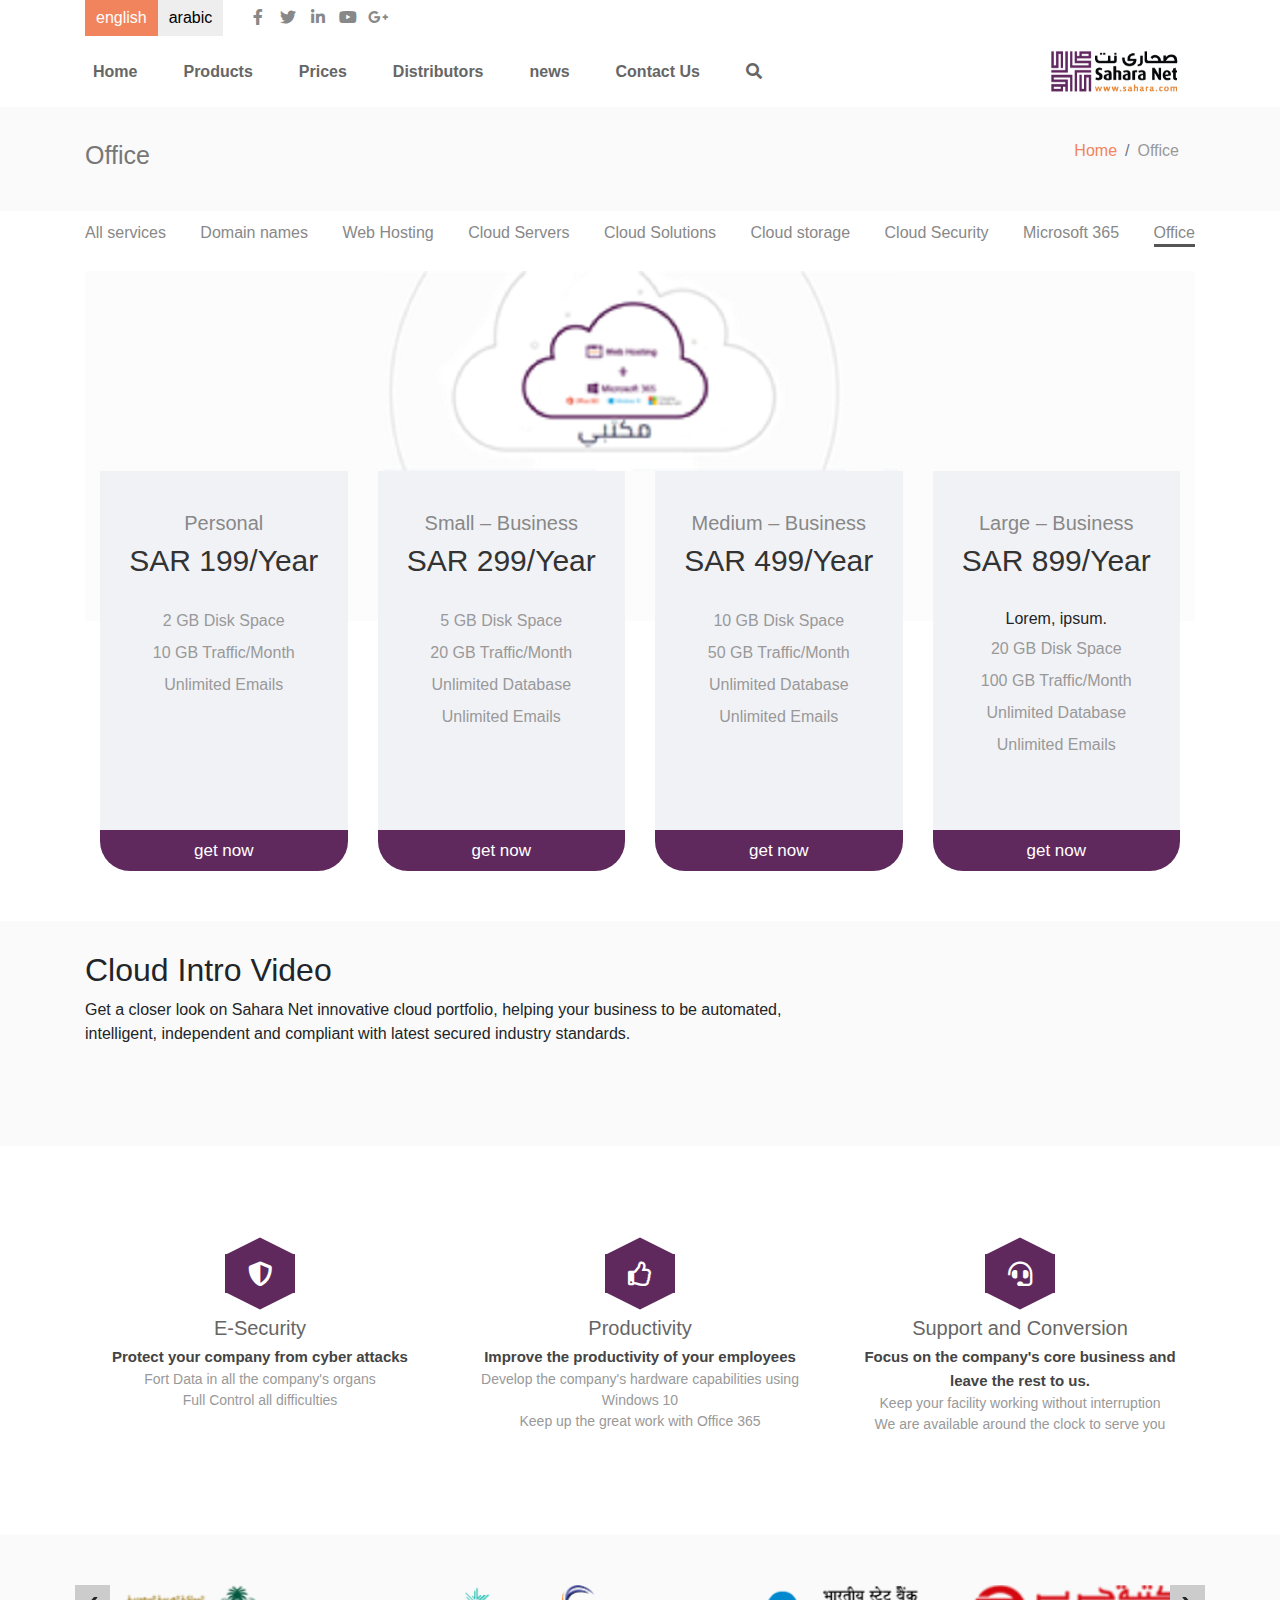
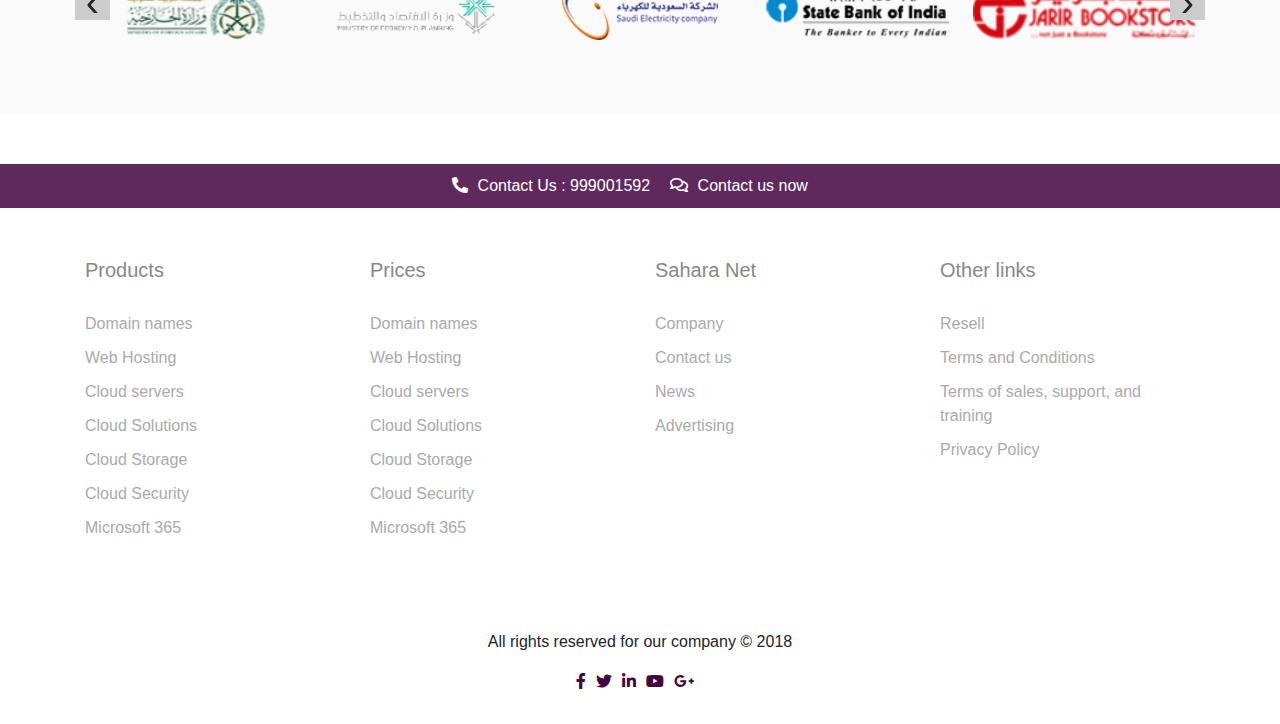
==== index.html @ 906f2d81 "f" ====
<!DOCTYPE html>
<html lang="en">

<head>
    <meta charset="UTF-8">
    <meta name="viewport" content="width=device-width, initial-scale=1.0">
    <meta http-equiv="X-UA-Compatible" content="ie=edge">
    <title>Document</title>
    <link rel="stylesheet" href="css/bootstrap.min.css">
    <link rel="stylesheet" href="https://use.fontawesome.com/releases/v5.3.1/css/all.css">
    <link rel="stylesheet" href="css/owl.carousel.min.css">
    <link rel="stylesheet" href="css/owl.theme.default.min.css">
    <link rel="stylesheet" href="css/main.css">

</head>

<body>
    <!-- Start Header Top    -->
    <div class="headerTop">
        <div class="container">
            <div class="headerTop-inner">
                <div class="language-buttons">
                    <a href="index.html" class="btn active">english</a>

                    <a class="btn" href="index-rtl.html">arabic</a>

                </div>
                <div class="social-media">
                    <a href=""><i class="fab fa-facebook-f"></i></a>
                    <a href=""><i class="fab fa-twitter"></i></a>
                    <a href=""><i class="fab fa-linkedin-in"></i></a>
                    <a href=""><i class="fab fa-youtube"></i></a>
                    <a href=""><i class="fab fa-google-plus-g"></i></a>
                </div>
            </div>
        </div>
    </div>

    <!-- End Header Top    -->
    <!-- Start navBar -->
    <nav class="navbar navbar-expand-lg">
        <div class="container">


            <div class="collapse navbar-collapse order-2 order-lg-1" id="navbarSupportedContent">
                <ul class="navbar-nav mr-auto ">

                    <li class="nav-item">
                        <a class="nav-link" href="#">Home</a>
                    </li>
                    <li class="nav-item">
                        <a class="nav-link" href="#">Products</a>
                    </li>
                    <li class="nav-item">
                        <a class="nav-link" href="#">Prices</a>
                    </li>
                    <li class="nav-item">
                        <a class="nav-link" href="#">Distributors</a>
                    </li>
                    <li class="nav-item">
                        <a class="nav-link" href="#">news</a>
                    </li>
                    <li class="nav-item">
                        <a class="nav-link" href="#">Contact Us</a>
                    </li>
                    <li class="nav-item searchbox">
                        <a class="nav-link" href="#" id="search"><i class="fas fa-search"></i></a>
                        <form action="">
                            <div class="div-search">

                                <input type="text" class="form-control">
                                <button type="submit" class="btn"><i class="fas fa-search"></i></button>
                            </div>
                            <a class="close">x</a>
                        </form>
                    </li>


                </ul>

            </div>
            <a class="navbar-brand order-1 order-lg-2" href="#"><img src="images/new-logo.png" alt=""></a>
            <button class="navbar-toggler" type="button" data-toggle="collapse" data-target="#navbarSupportedContent"
                aria-controls="navbarSupportedContent" aria-expanded="false" aria-label="Toggle navigation">
                <span class="fa fa-bars"></span>
            </button>
        </div>
    </nav>
    <!-- End navBar -->
    <!-- start page details -->
    <div class="page-details">
        <div class="container">
            <div class="page-details-inner">
                <div class="page-title">
                    <h1 class="">Office</h1>

                </div>
                <nav aria-label="breadcrumb">
                    <ol class="breadcrumb">
                        <li class="breadcrumb-item"><a href="#">Home</a></li>
                        <li class="breadcrumb-item active" aria-current="page">Office</li>
                    </ol>
                </nav>
            </div>

        </div>

    </div>
    <!-- End page details -->
    <!-- start page links -->
    <div class="page-links">
        <div class="container">
            <ul>
                    <li><a href="">All services</a></li>
                    <li><a href="">Domain names</a></li>
                    <li><a href="">Web Hosting</a></li>
                    <li><a href="">Cloud Servers</a></li>
                    <li><a href="">Cloud Solutions</a></li>
                    <li><a href="">Cloud storage</a></li>
                    <li><a href="">Cloud Security</a></li>
                    <li><a href="">Microsoft 365</a></li>
                    <li><a href="" class='active'>Office</a></li>
            </ul>
        </div>
    </div>
    <!-- End page links -->
    <!-- Start page prices -->

    <div class="prices">
        <div class="container">
            <div class="price-imge">

            </div>
            <div class="prices-tables">
                <div class="container">
                    <div class="row">
                        <div class="col-lg-3 col-md-6">
                            <div class="prices-table">
                                <h5 class="price-type">Personal</h5>
                                <h2 class="price-total">
                                    SAR 199/Year
                                </h2>

                                <ul>
                                    <li>2 GB Disk Space</li>
                                    <li>10 GB Traffic/Month </li>
                                    <li>Unlimited Emails</li>

                                </ul>
                                <button class="apply">
                                    get now
                                </button>
                            </div>
                        </div>
                        <div class="col-lg-3 col-md-6">
                            <div class="prices-table">

                                <h5 class="price-type">Small – Business</h5>
                                <h2 class="price-total">
                                    SAR 299/Year
                                </h2>

                                <ul>
                                    <li>5 GB Disk Space</li>
                                    <li>20 GB Traffic/Month </li>
                                    <li>Unlimited Database</li>
                                    <li>Unlimited Emails</li>

                                </ul>
                                <button class="apply">
                                    get now
                                </button>
                            </div>
                        </div>
                        <div class="col-lg-3 col-md-6">
                            <div class="prices-table">








                                <h5 class="price-type"> Medium – Business</h5>
                                <h2 class="price-total">
                                    SAR 499/Year
                                </h2>

                                <ul>
                                    <li>10 GB Disk Space</li>
                                    <li>50 GB Traffic/Month</li>
                                    <li>Unlimited Database</li>
                                    <li>Unlimited Emails</li>

                                </ul>
                                <button class="apply">
                                    get now
                                </button>
                            </div>
                        </div>
                        <div class="col-lg-3 col-md-6">
                            <div class="prices-table">


                                <h5 class="price-type">Large – Business</h5>
                                <h2 class="price-total">
                                    SAR 899/Year
                                </h2>
                                <h6>
                                    Lorem, ipsum.
                                </h6>
                                <ul>
                                    <li>20 GB Disk Space</li>
                                    <li>100 GB Traffic/Month </li>
                                    <li>Unlimited Database</li>
                                    <li>Unlimited Emails</li>

                                </ul>
                                <button class="apply">
                                    get now
                                </button>
                            </div>
                        </div>
                    </div>
                </div>
            </div>
        </div>

    </div>
    <!-- End page prices -->
    <!-- Start Page video -->
    <div class="page-video">
        <div class="container">
            <div class="page-video-inner">
                <div class="row">

                    <div class="col-md-8">
                        <div class="page-video-text">
                                
                               
                            <h2>Cloud Intro Video</h2>
                            <p> Get a closer look on Sahara Net innovative cloud portfolio, helping your business to be automated, intelligent, independent and compliant with latest secured industry standards.</p>
                        </div>
                    </div>
                    <div class="col-md-4">
                        <div class="page-video-video">
                            <iframe width="280" height="157.5" src="https://www.youtube.com/embed/_Nlu3x1UWzs"
                                frameborder="0" allow="autoplay; encrypted-media" allowfullscreen></iframe>
                        </div>
                    </div>
                </div>


            </div>
        </div>

    </div>
    <!-- End Page video -->
    <!-- Start page services -->
    <div class="page-services">
        <div class="container">
            <div class="row">
                <div class="col-lg-4">
                    <div class="page-service">
                        <div class="icon">
                            <i class="fas fa-shield-alt"></i>
                        </div>
                        <h3 class="service-title">E-Security</h3>
                        <strong>Protect your company from cyber attacks</strong>
                        <p class="service-desc">Fort Data in all the company's organs<br>Full Control all difficulties</p>

                    </div>
                </div>
                <div class="col-lg-4">
                    <div class="page-service">
                        <div class="icon">
                            <i class="far fa-thumbs-up"></i>
                        </div>
                        <h3 class="service-title">Productivity</h3>
                        <strong>Improve the productivity of your employees</strong>
                        <p class="service-desc">Develop the company's hardware capabilities using Windows 10 <br> Keep
                            up the great work with Office 365</p>

                    </div>
                </div>
                <div class="col-lg-4">
                    <div class="page-service">
                        <div class="icon">
                            <i class="fas fa-headset"></i>

                        </div>
                        <h3 class="service-title">Support and Conversion</h3>
                        <strong>Focus on the company's core business and leave the rest to us.</strong>
                        <p class="service-desc">Keep your facility working without interruption <br> We are available
                            around the clock to serve you</p>

                    </div>
                </div>
            </div>
        </div>
    </div>
    <!-- End page services -->
    <!-- Start page clients -->
    <div class="page-clients">
        <div class="container">
            <div class="owl-carousel">
                <div> <img src="images/client1.png" alt=""> </div>
                <div> <img src="images/client2.png" alt=""> </div>
                <div> <img src="images/client3.png" alt=""> </div>
                <div> <img src="images/client4.png" alt=""> </div>
                <div> <img src="images/client5.png" alt=""> </div>
                <div> <img src="images/client6.png" alt=""> </div>
                <div> <img src="images/client7.png" alt=""> </div>
                <div> <img src="images/client8.png" alt=""> </div>
                <div> <img src="images/client9.png" alt=""> </div>
                <div> <img src="images/client10.png" alt=""> </div>



            </div>
        </div>

    </div>
    <!-- End page clients -->

    <!-- Start page contact details -->
    <div class="contact-details">
        <div class="container">
            <div class="contact-details-inner">
                <div class="contact-detail">
                    <i class="fas fa-phone fa-rotate-90"></i>
                    <span>Contact Us : 999001592</span>
                </div>
                <div class="contact-detail">
                    <i class="far fa-comments"></i>
                    <span>Contact us now</span>
                </div>
            </div>
        </div>
    </div>
    <!-- End page contact details  -->
    <!-- Start page footer  -->
    <div class="footer">
        <div class="container">
            <div class="row">
                <div class="col-lg-3">
                    <h3> Products </h3>
                    <ul>
                        <li> <a href=""> Domain names </a> </li>
                        <li> <a href=""> Web Hosting </a> </li>
                        <li> <a href=""> Cloud servers </a> </li>
                        <li> <a href=""> Cloud Solutions </a> </li>
                        <li> <a href=""> Cloud Storage </a> </li>
                        <li> <a href=""> Cloud Security </a> </li>
                        <li> <a href=""> Microsoft 365 </a> </li>
                    </ul>
                </div>
                <div class="col-lg-3">
                    <h3> Prices </h3>
                    <ul>
                        <li> <a href=""> Domain names </a> </li>
                        <li> <a href=""> Web Hosting </a> </li>
                        <li> <a href=""> Cloud servers </a> </li>
                        <li> <a href=""> Cloud Solutions </a> </li>
                        <li> <a href=""> Cloud Storage </a> </li>
                        <li> <a href=""> Cloud Security </a> </li>
                        <li> <a href=""> Microsoft 365 </a> </li>

                    </ul>
                </div>
                <div class="col-lg-3">
                    <h3> Sahara Net </h3>
                    <ul>
                        <li> <a href=""> Company </a> </li>
                        <li> <a href=""> Contact us </a> </li>
                        <li> <a href=""> News </a> </li>
                        <li> <a href=""> Advertising </a> </li>
                    </ul>
                </div>
                <div class="col-lg-3">
                    <h3> Other links </h3>
                    <ul>
                        <li> <a href=""> Resell </a> </li>
                        <li> <a href=""> Terms and Conditions </a> </li>
                        <li> <a href=""> Terms of sales, support, and training </a> </li>
                        <li> <a href=""> Privacy Policy </a> </li>
                    </ul>
                </div>
                 
            </div>
            <div class="footer-bootom">
                <p>All rights reserved for our company © 2018</p>
                <div class="social-media">
                    <a href=""><i class="fab fa-facebook-f"></i></a>
                    <a href=""><i class="fab fa-twitter"></i></a>
                    <a href=""><i class="fab fa-linkedin-in"></i></a>
                    <a href=""><i class="fab fa-youtube"></i></a>
                    <a href=""><i class="fab fa-google-plus-g"></i></a>
                </div>
            </div>
        </div>
    </div>
    <!-- End page footer  -->





    <script src="js/jquery-1.12.4.min.js"></script>
    <script src="js/popper.min.js"></script>
    <script src="js/bootstrap.min.js"></script>
    <script src="js/owl.carousel.js"></script>
    <script src="js/main.js"></script>
    <script>
        $(document).ready(function () {
            $(".owl-carousel").owlCarousel({
                items: 5,
                nav: true,
                loop: true,
                responsive: {
                    0: {
                        items: 1,
                        nav: true
                    },
                    400: {
                        items: 2,
                        nav: true
                    },
                    600: {
                        items: 3,
                        nav: false
                    },
                    1000: {
                        items: 5,
                        nav: true,
                        loop: false
                    }
                }
            });
        });</script>
</body>

</html>
---- css/main.css ----
*{
    margin: 0;
    padding: 0
}
:root{
    --main-color:#f1845d
}
/* Start Header Top styles */
.headerTop{

}
.headerTop-inner{
    display: flex;
}
.headerTop-inner .language-buttons{
    display: flex;
    margin-right: 20px;
}
.headerTop-inner .language-buttons a{
    background: #eee;
    padding: 5px 10px;
    display: block;
    color: #000;
    border-radius: 0
}
.headerTop-inner .language-buttons a:hover{
    
}
.headerTop-inner .language-buttons a.active{
    background: var(--main-color);
    color: #fff
}
.headerTop-inner .social-media{
    display: flex;
    justify-content: center;
    align-items: center;
}
.headerTop-inner .social-media a{
    color: #888;
    width: 30px;
    text-align: center;
    transition: all 0.5s;
    display: block;
    position: relative;
}
.headerTop-inner .social-media a:after{
    content: '';
    position: absolute;
    width: 100%;
    height: 2px;
    bottom: 0;
    left: 0;
    background: var(--main-color);
    transform: scale(0);
    transition: all 0.5s;

}
.headerTop-inner .social-media a:hover:after{
    transform: scale(1)

}
.headerTop-inner .social-media a:hover{

}

/* End Header Top styles */

/* Start navbar  styles */
.navbar{

}
.navbar .navbar-brand img{
    max-width: 130px;
}
.navbar-nav .nav-link{
    color:#666;
    font-weight: 600;
    margin-right: 30px;
}
.navbar-nav .nav-link:hover{
    color: var(--main-color)
}
.navbar .searchbox{
    position: relative;
}
.navbar .searchbox form{
    display: none;
    position: absolute;
}
.navbar .searchbox .div-search{
width: 300px;
display: flex;
background:#ddd;
padding: 5px
}
.navbar .searchbox .div-search button{
    color:#fff;
    background: var(--main-color)
}
.navbar .searchbox .close{
    position: absolute;
    top: -5px;
    right: -5px;
    font-size: 18px;
    color: red;
    background: #000;
    width: 15px;
    display: block;
    height: 15px;
    text-align: center;
    line-height: 10px;
    border-radius: 5px;
    
}
.navbar .searchbox .close:hover{
    color: red;
    background: #000;
}
/* end navbar  styles */
/* Start page-details styles */
.page-details{
    background: #f1f1f152;
}
.page-details-inner{
    display: flex;
    justify-content: space-between;
    align-items: center;
    padding: 20px 0;
}
.page-details-inner .page-title{

}
.page-details-inner .page-title h1{
    color: #777;
    font-size: 25px;
}
.page-details-inner .breadcrumb{
    background: transparent;
}
.page-details-inner .breadcrumb li{
    color: #999
}
.page-details-inner .breadcrumb li a{
    color: var(--main-color)
}
/* end page-details styles */
/* Start page-links styles */
.page-links ul{
    display: flex;
    list-style: none;
    justify-content: space-between;
    flex-wrap: wrap;
    padding: 10px 0
}
.page-links ul a{
    color: #888;
    transition: all 0.4s
}
.page-links ul a.active
{
    border-bottom: 3px solid #555;
    padding-bottom: 3px;
}
/* end page-links styles */
/* Start prices styles */
.prices{

}
.prices .price-imge{
    background: url(../images/price.png) #fcfcfc;
    height: 200px;
    background-repeat: no-repeat;
    background-position: center;
    position: relative;
}
.prices .price-imge:after{
    height: 150px;
    content: '';
    position: absolute;
    width: 100%;
    background: #fcfcfc;
    bottom: -75%;
    left: 0;
}
.prices .prices-tables{

}
.prices .prices-table{
background: #f1f2f6;
padding: 40px 0px 0;
text-align: center;
border-radius: 0 0 30px 30px;
overflow: hidden;
margin-bottom: 50px;
height: 400px;
position: relative;
}
.prices .prices-table .price-type{
    font-size: 20px;
    color: #888;
}
.prices .prices-table .price-total{
    font-size: 30px;
    color: #333;
    margin-bottom: 30px;
}

.prices .prices-table ul{
list-style: none;
color: #999;
}
.prices .prices-table ul li{
margin: 8px 0;
}
.prices .prices-table button{
    display: block;
    width: 100%;
    background: #60295e;
    border: none;
    padding: 8px 0;
    color: #fff;
    font-size: 17px;
    cursor: pointer;
    transition: all 0.5s;
    position: absolute;
    bottom: 0;
    left: 0;
}
.prices .prices-table button:hover{
    background: #420640;

}
/* End prices styles */
/* Start page-video styles */
.page-video{
 background: #f1f1f152;

}
.page-video-inner{
    padding: 30px 0
}
/* end page-video styles */
/* Start page-services styles */
.page-services{
    margin: 100px 0 50px;
}
.page-service{
text-align: center;
margin-bottom: 50px;
}
.page-service .icon{

}
.page-service .icon {
	width: 100px;
	height: 55px;
	background: #60295e;
    position: relative;
    margin: auto;
    transform: scale(0.7);
    border-top: 1px solid #60295e;
    border-bottom: 1px solid #60295e;
    display: flex;
    justify-content: center;
    align-items: center;
}
.page-service .icon:before {
	content: "";
	position: absolute;
	top: -25px;
	left: 0;
	width: 0;
	height: 0;
	border-left: 50px solid transparent;
	border-right: 50px solid transparent;
	border-bottom: 25px solid #60295e;
}
.page-service .icon:after {
	content: "";
	position: absolute;
	bottom: -25px;
	left: 0;
	width: 0;
	height: 0;
	border-left: 50px solid transparent;
	border-right: 50px solid transparent;
	border-top: 25px solid #60295e;
}
.page-service i{
    color: #fff;
    font-size: 35px;
}
.page-service .service-title{
    margin: 15px 0 5px;
    font-size: 20px;
    color: #666;
}
.page-service strong{
    color: #444;
    font-size: 15px;
}
.page-service .service-desc{
    font-size: 14px;
    color: #999;
}
/* end page-services styles */
/* Start page-clientsstyles */
.page-clients{
    background: #f1f1f152;
    padding: 50px 0
}

.owl-carousel .owl-item img{
    max-height: 55px;
    margin-right: auto;
    margin-left: auto;
    object-fit: contain;
}
.owl-carousel .owl-nav button.owl-next,
 .owl-carousel .owl-nav button.owl-prev{
    position: absolute;
    width: 35px;
    height: 35px;
    display: flex;
    justify-content: center;
    align-items: center;
    background: #ccc;
    line-height: 20px;
    top: -0px;
    font-size: 40px;
    outline: 0

}
.owl-nav button.owl-next{
    right: -10px;
}
.owl-carousel .owl-nav button.owl-prev{
    left:-10px;
}
/* Start page contact detail styles */
.contact-details{
    margin: 50px 0;
    padding: 10px 0;
    background: #60295e;
}
.contact-details-inner{
    display: flex;
    justify-content: center;
    color: #fff;
    flex-wrap: wrap;
}
.contact-details-inner div{
    margin-right: 20px;
}
.contact-detail i{
margin-right: 5px;
}
/* end page contact detail styles */
/* start footer styles */
.footer{

}
.footer h3{
    font-size: 20px;
    color: #888;
    margin-bottom: 30px;
}
.footer ul{
    list-style: none;

}
.footer ul a{
    color: #aaa;
    margin: 10px 0;
    display: block;


}
.footer .footer-bootom{
margin-bottom: 30px;
margin-top: 50px;
}
.footer .footer-bootom p{
    text-align: center;
}
.footer .footer-bootom .social-media{
    display: flex;
    justify-content: center;
}
.footer .footer-bootom .social-media a{
    color: #420640;
    margin-right:10px ;
    display: block;
}
/* end footer styles */
/* end page-clients styles */
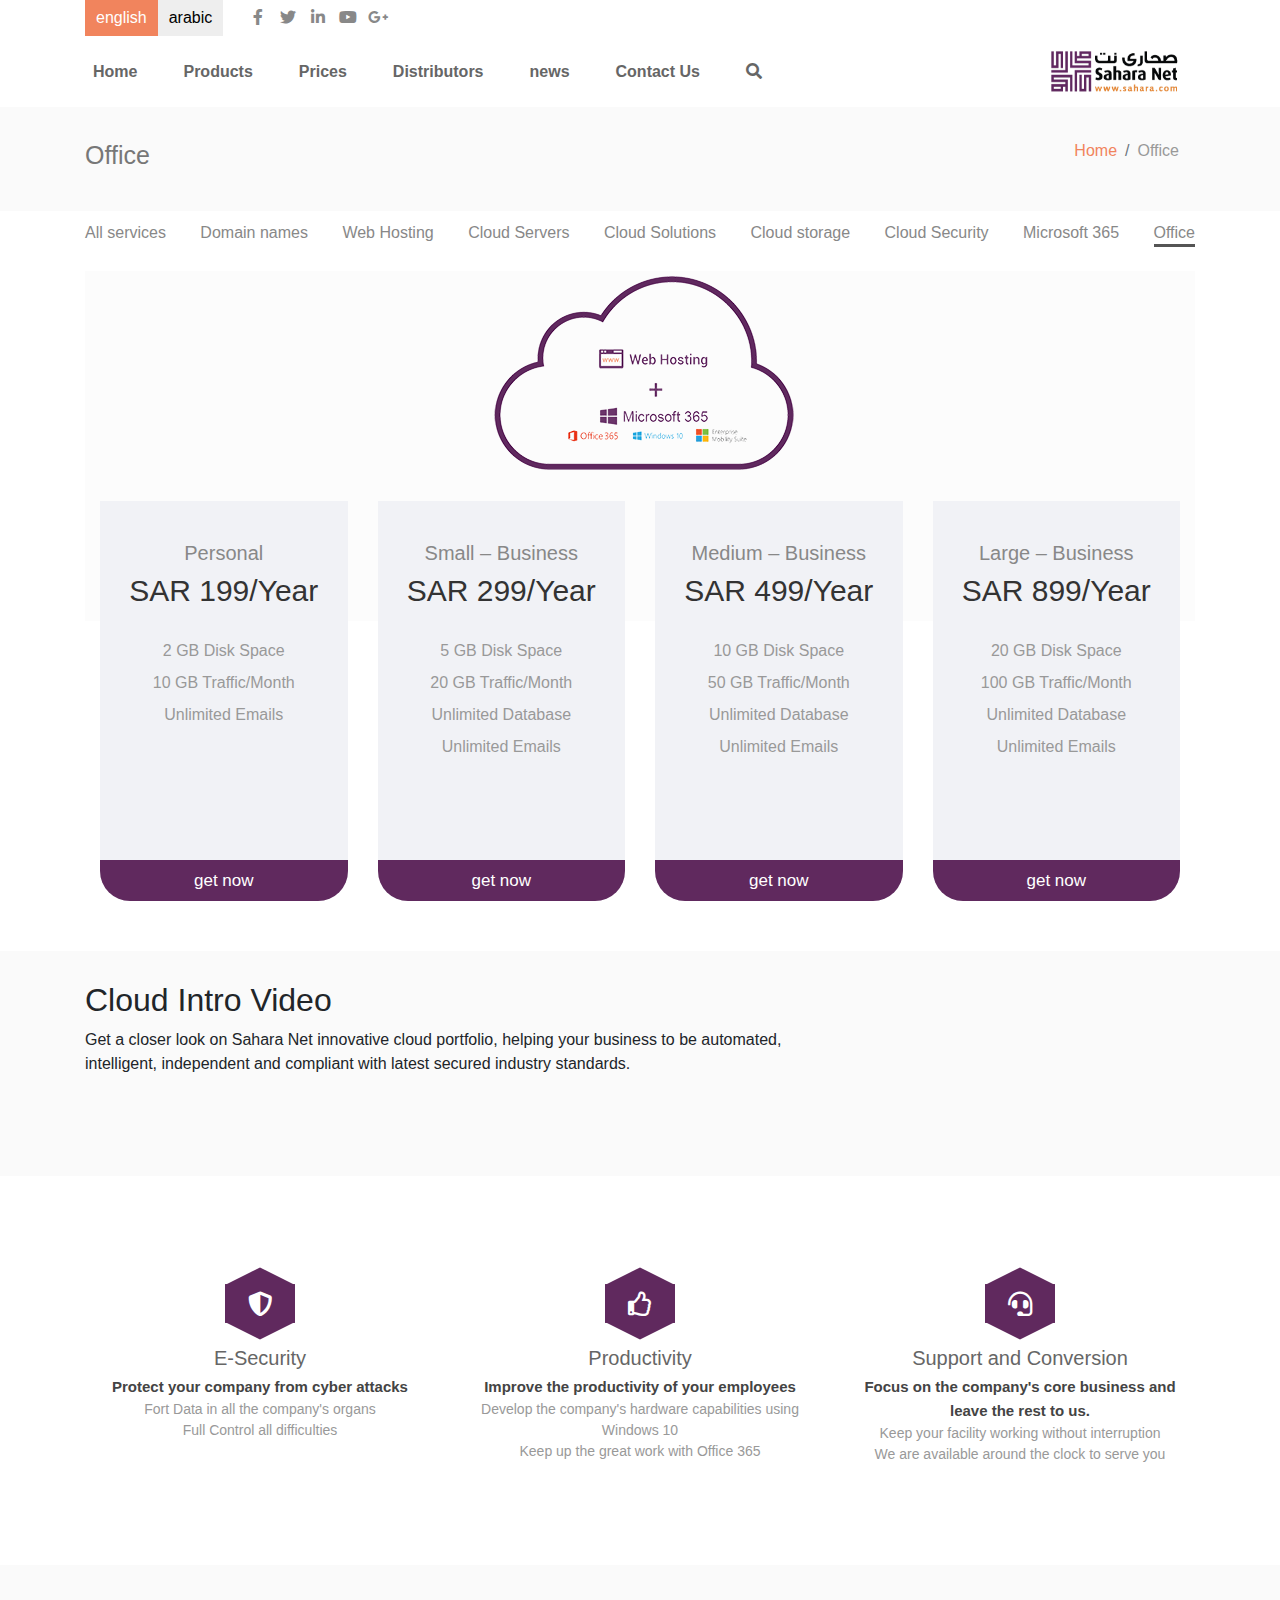
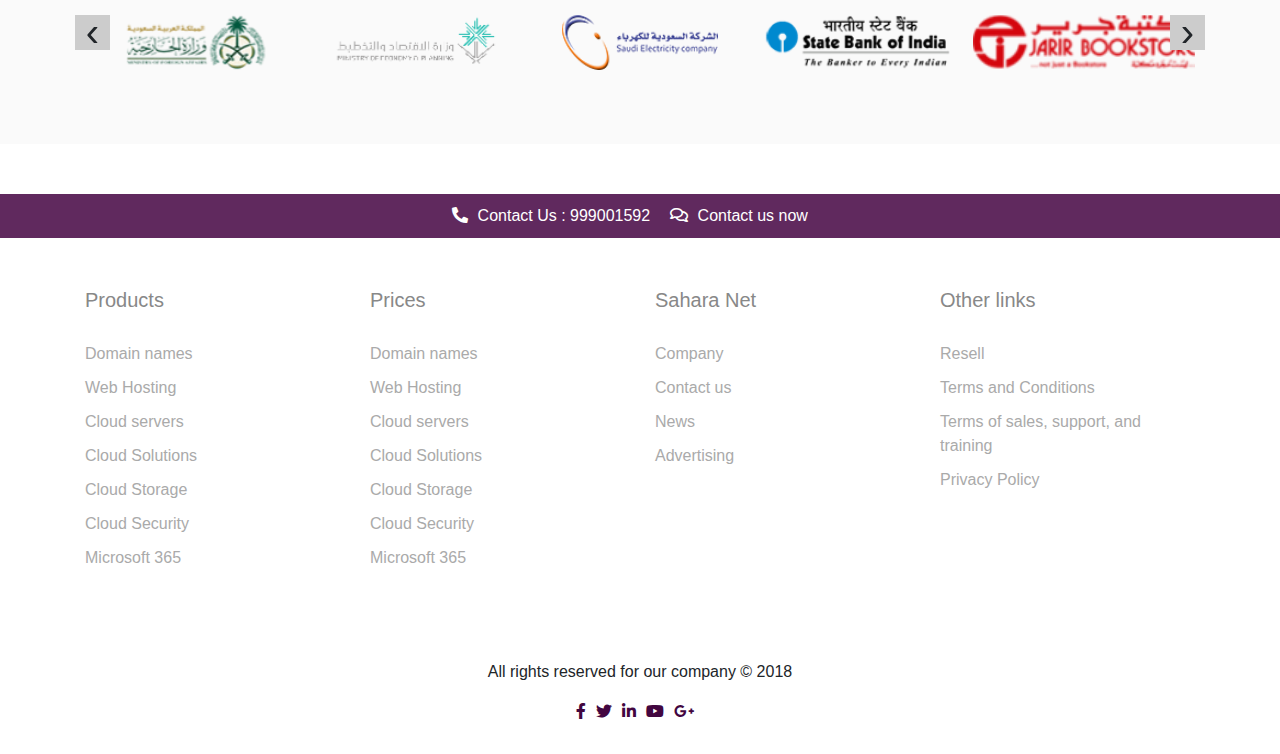
==== commit 2e638e39: "d" ====
--- a/index.html
+++ b/index.html
@@ -207,9 +207,7 @@
                                 <h2 class="price-total">
                                     SAR 899/Year
                                 </h2>
-                                <h6>
-                                    Lorem, ipsum.
-                                </h6>
+                          
                                 <ul>
                                     <li>20 GB Disk Space</li>
                                     <li>100 GB Traffic/Month </li>
--- a/css/main.css
+++ b/css/main.css
@@ -172,6 +172,7 @@
     background-repeat: no-repeat;
     background-position: center;
     position: relative;
+    margin-bottom: 30px;
 }
 .prices .price-imge:after{
     height: 150px;
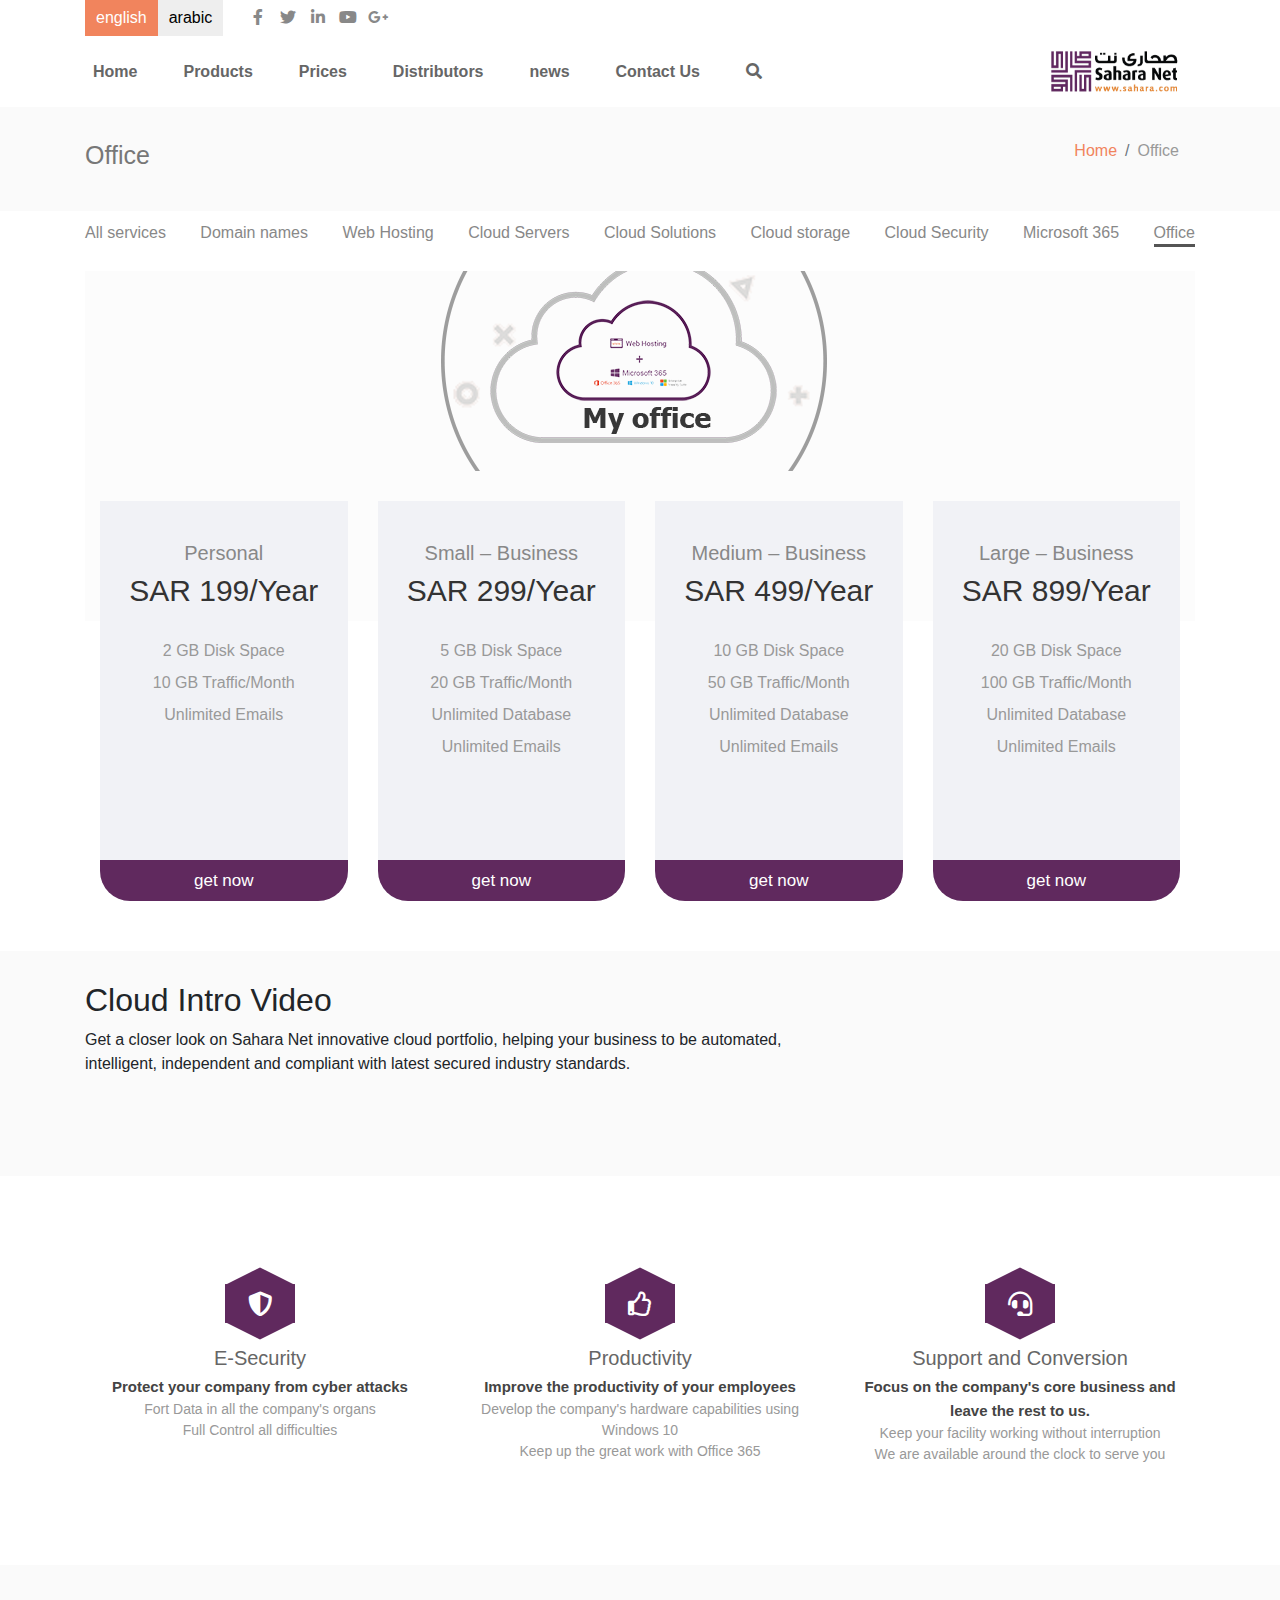
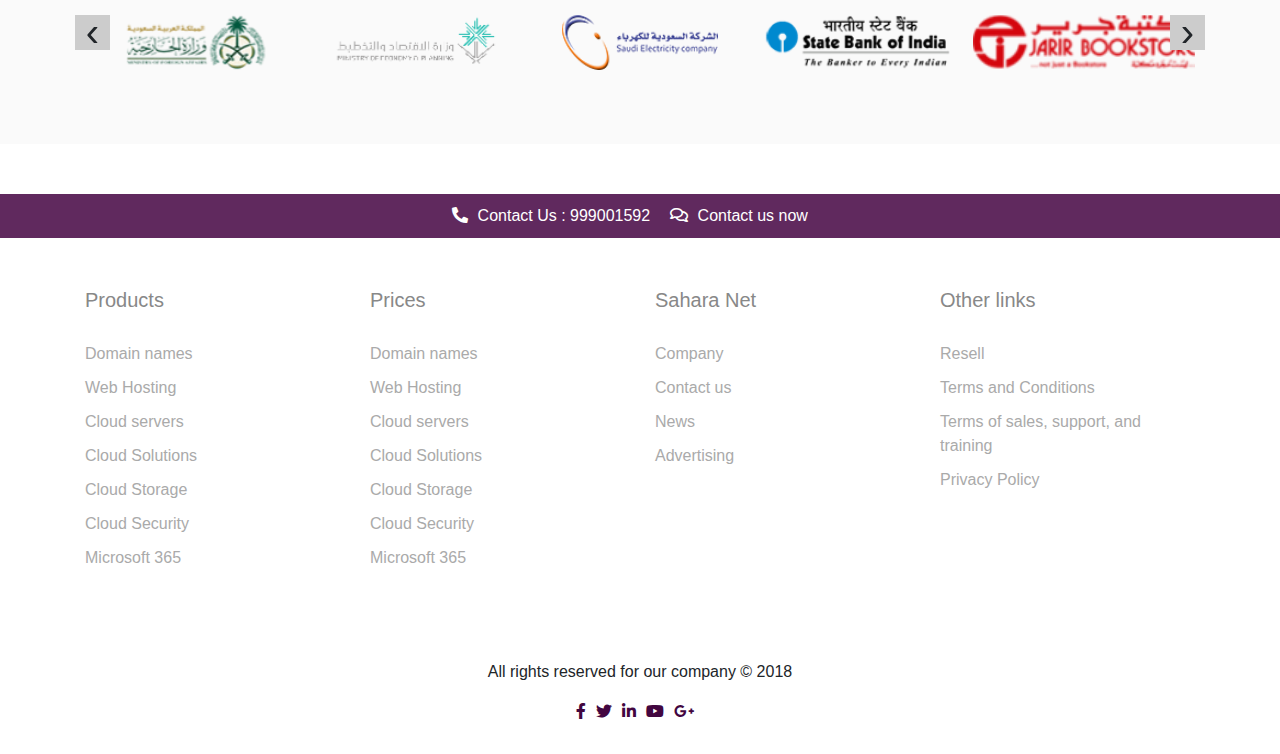
==== commit c2d0359d: "d" ====
--- a/index.html
+++ b/index.html
@@ -416,6 +416,8 @@
                 items: 5,
                 nav: true,
                 loop: true,
+                autoplay:true,
+                autoplayTimeout:3000,
                 responsive: {
                     0: {
                         items: 1,
--- a/css/main.css
+++ b/css/main.css
@@ -167,7 +167,7 @@
 
 }
 .prices .price-imge{
-    background: url(../images/price.png) #fcfcfc;
+    background: url(../images/price-en.png) #fcfcfc;
     height: 200px;
     background-repeat: no-repeat;
     background-position: center;
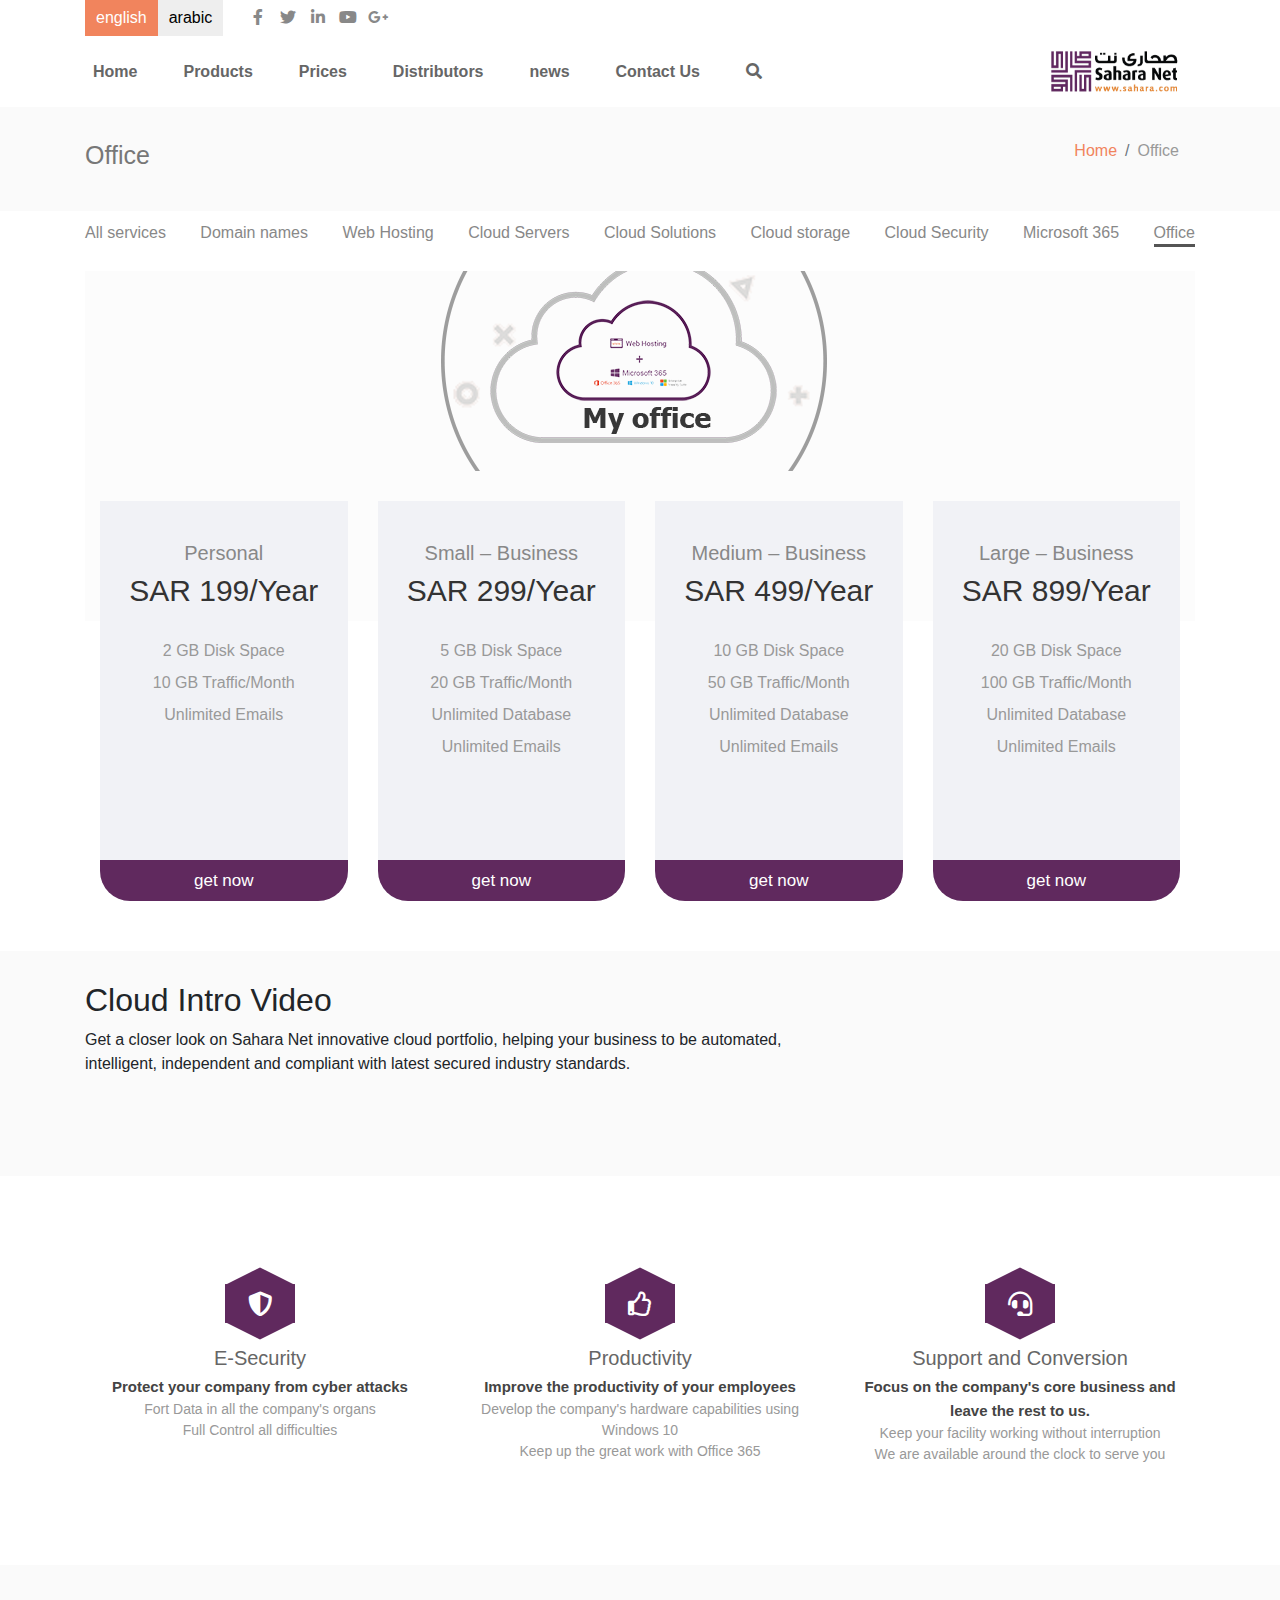
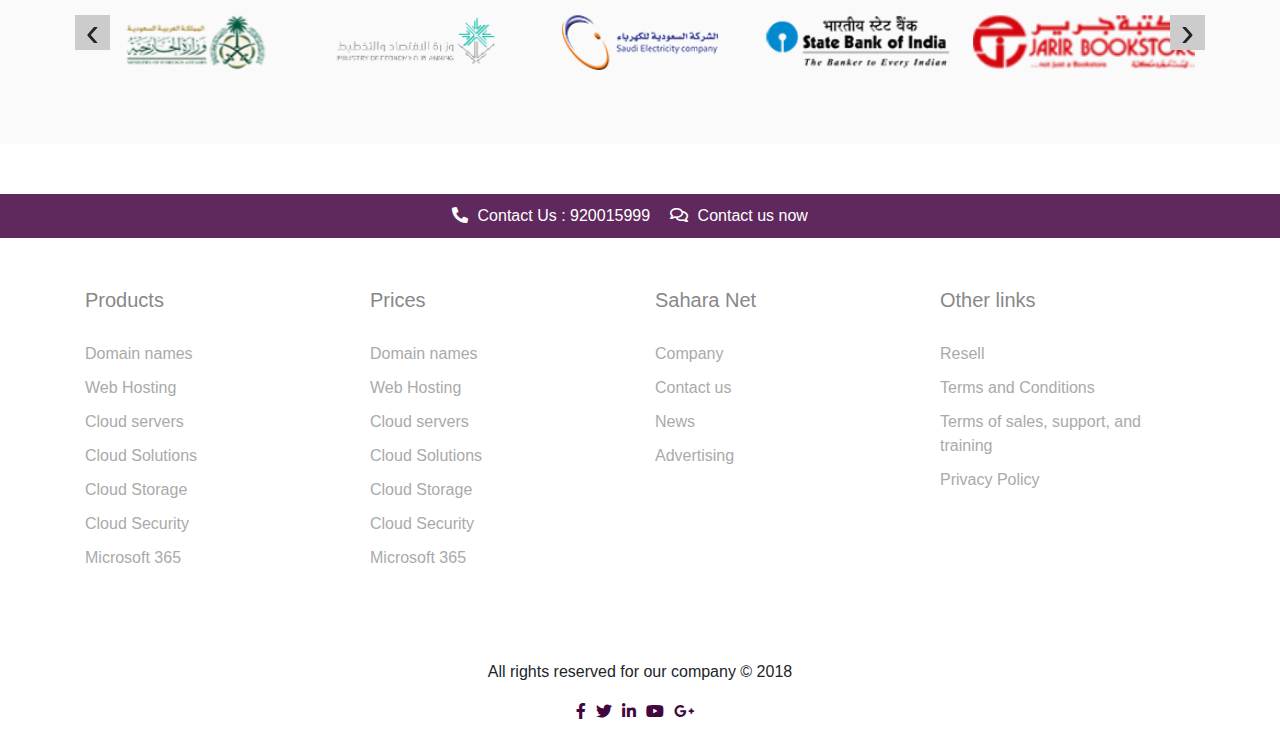
==== commit 8c38afe7: "d" ====
--- a/index.html
+++ b/index.html
@@ -328,7 +328,7 @@
             <div class="contact-details-inner">
                 <div class="contact-detail">
                     <i class="fas fa-phone fa-rotate-90"></i>
-                    <span>Contact Us : 999001592</span>
+                    <span>Contact Us : <a href="tel:00966920015999">920015999</a></span>
                 </div>
                 <div class="contact-detail">
                     <i class="far fa-comments"></i>
--- a/css/main.css
+++ b/css/main.css
@@ -356,6 +356,10 @@
 .contact-detail i{
 margin-right: 5px;
 }
+.contact-details-inner a{
+    color: #fff;
+text-decoration: none;
+}
 /* end page contact detail styles */
 /* start footer styles */
 .footer{
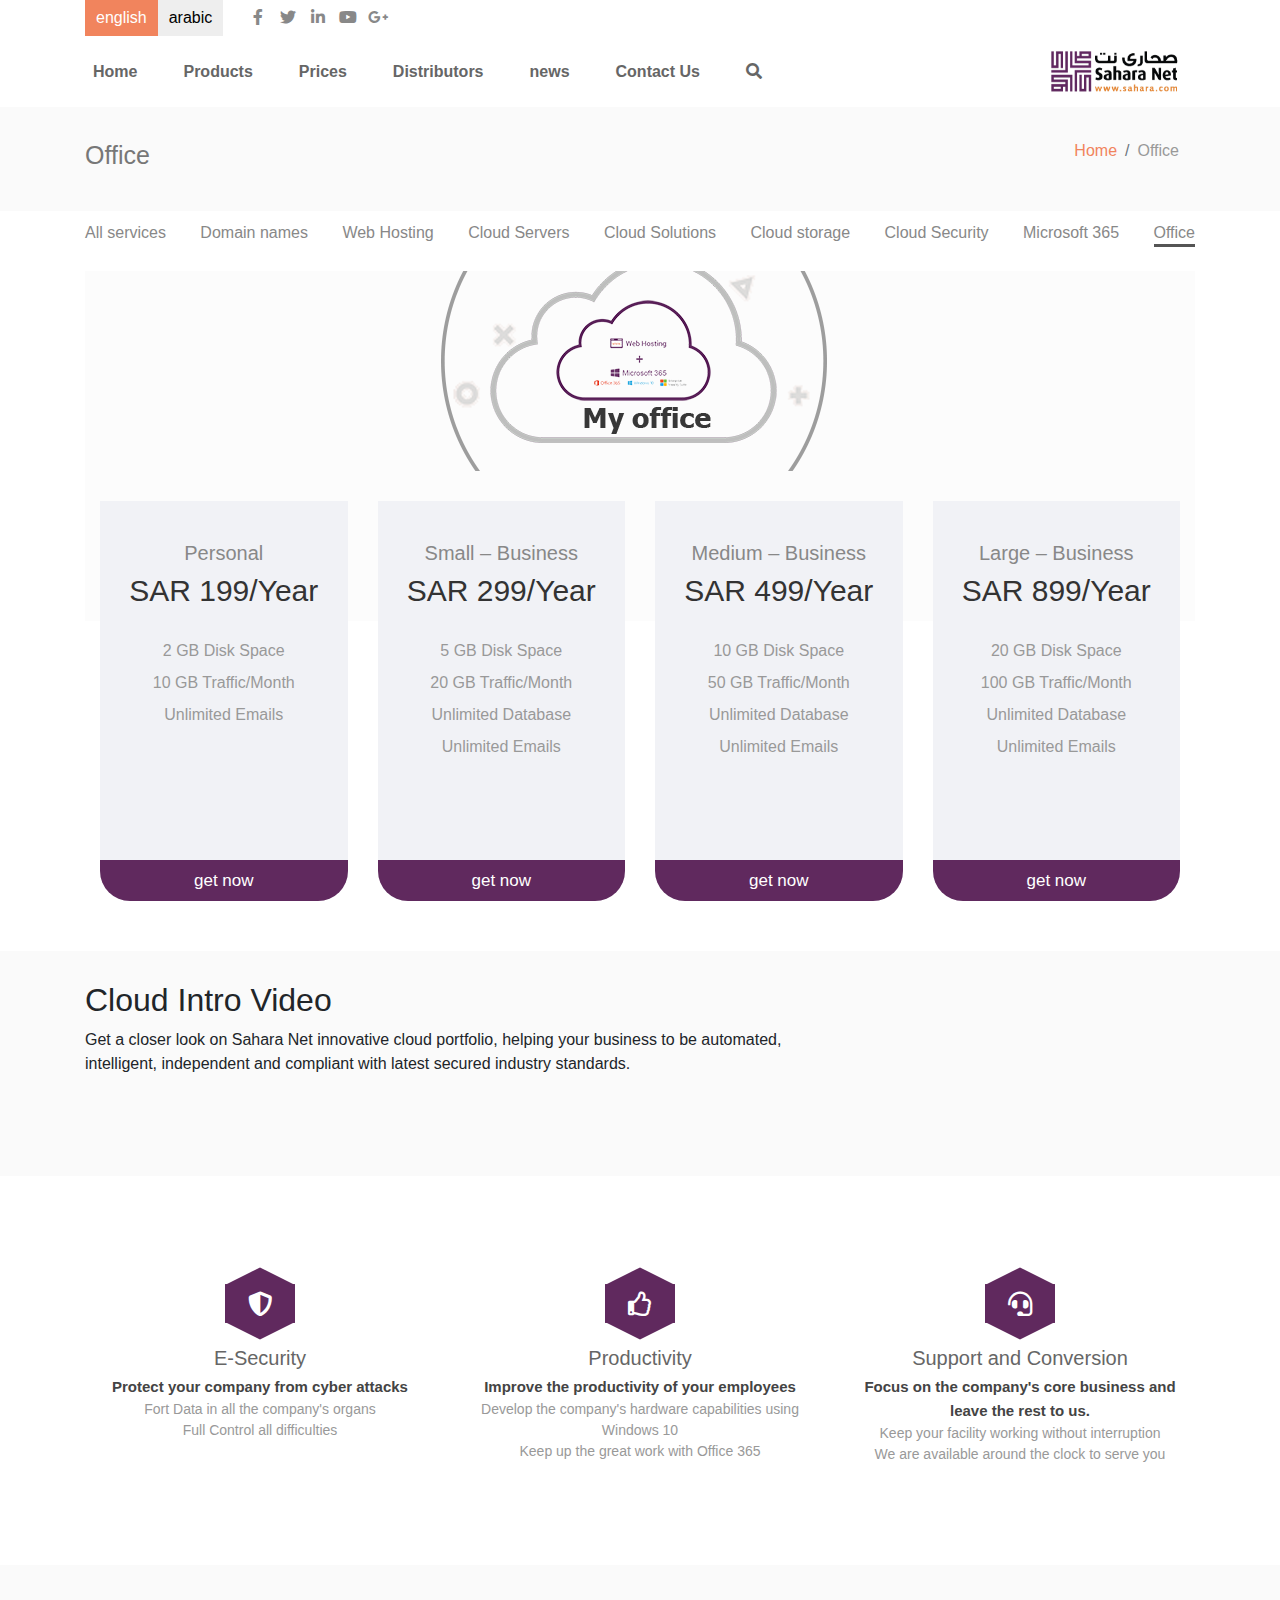
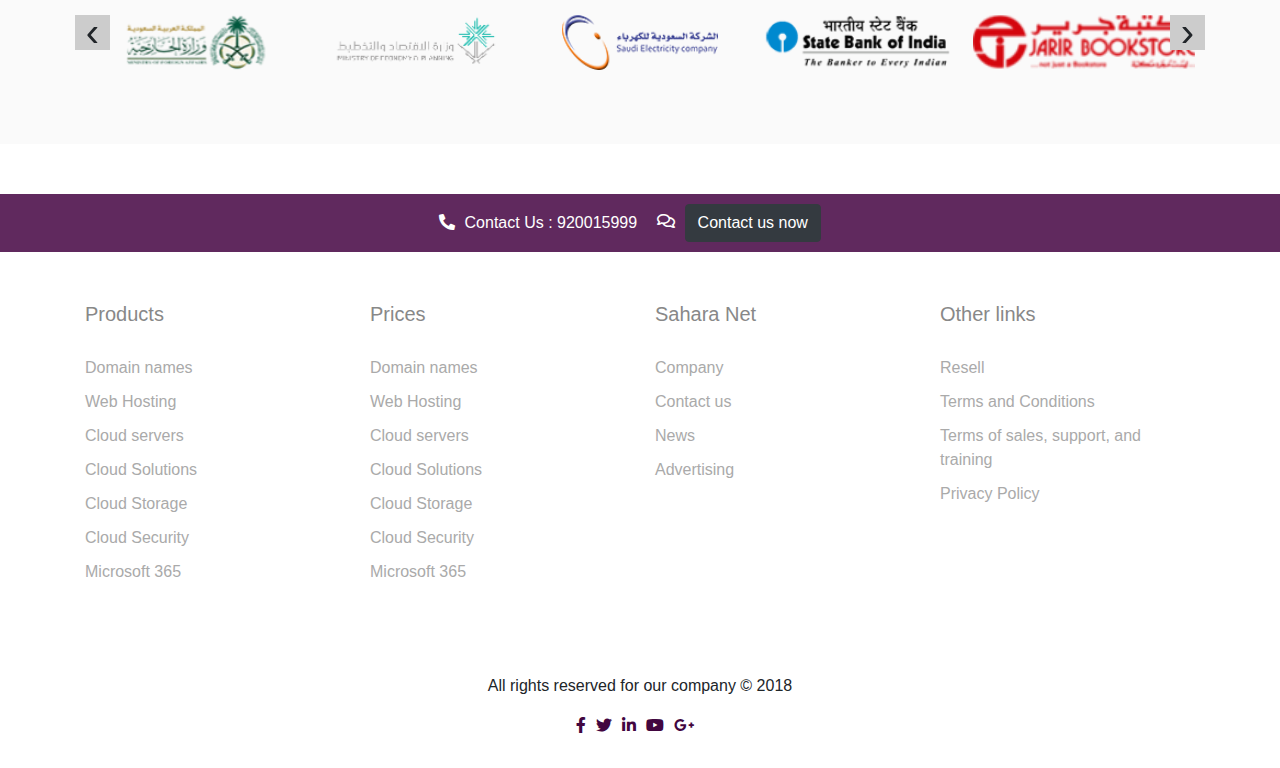
==== commit 1aad30a6: "ي" ====
--- a/index.html
+++ b/index.html
@@ -332,7 +332,7 @@
                 </div>
                 <div class="contact-detail">
                     <i class="far fa-comments"></i>
-                    <span>Contact us now</span>
+                    <span><a href="#" class="btn btn-dark">Contact us now</a></span>
                 </div>
             </div>
         </div>
--- a/css/main.css
+++ b/css/main.css
@@ -349,6 +349,7 @@
     justify-content: center;
     color: #fff;
     flex-wrap: wrap;
+    align-items: center;
 }
 .contact-details-inner div{
     margin-right: 20px;
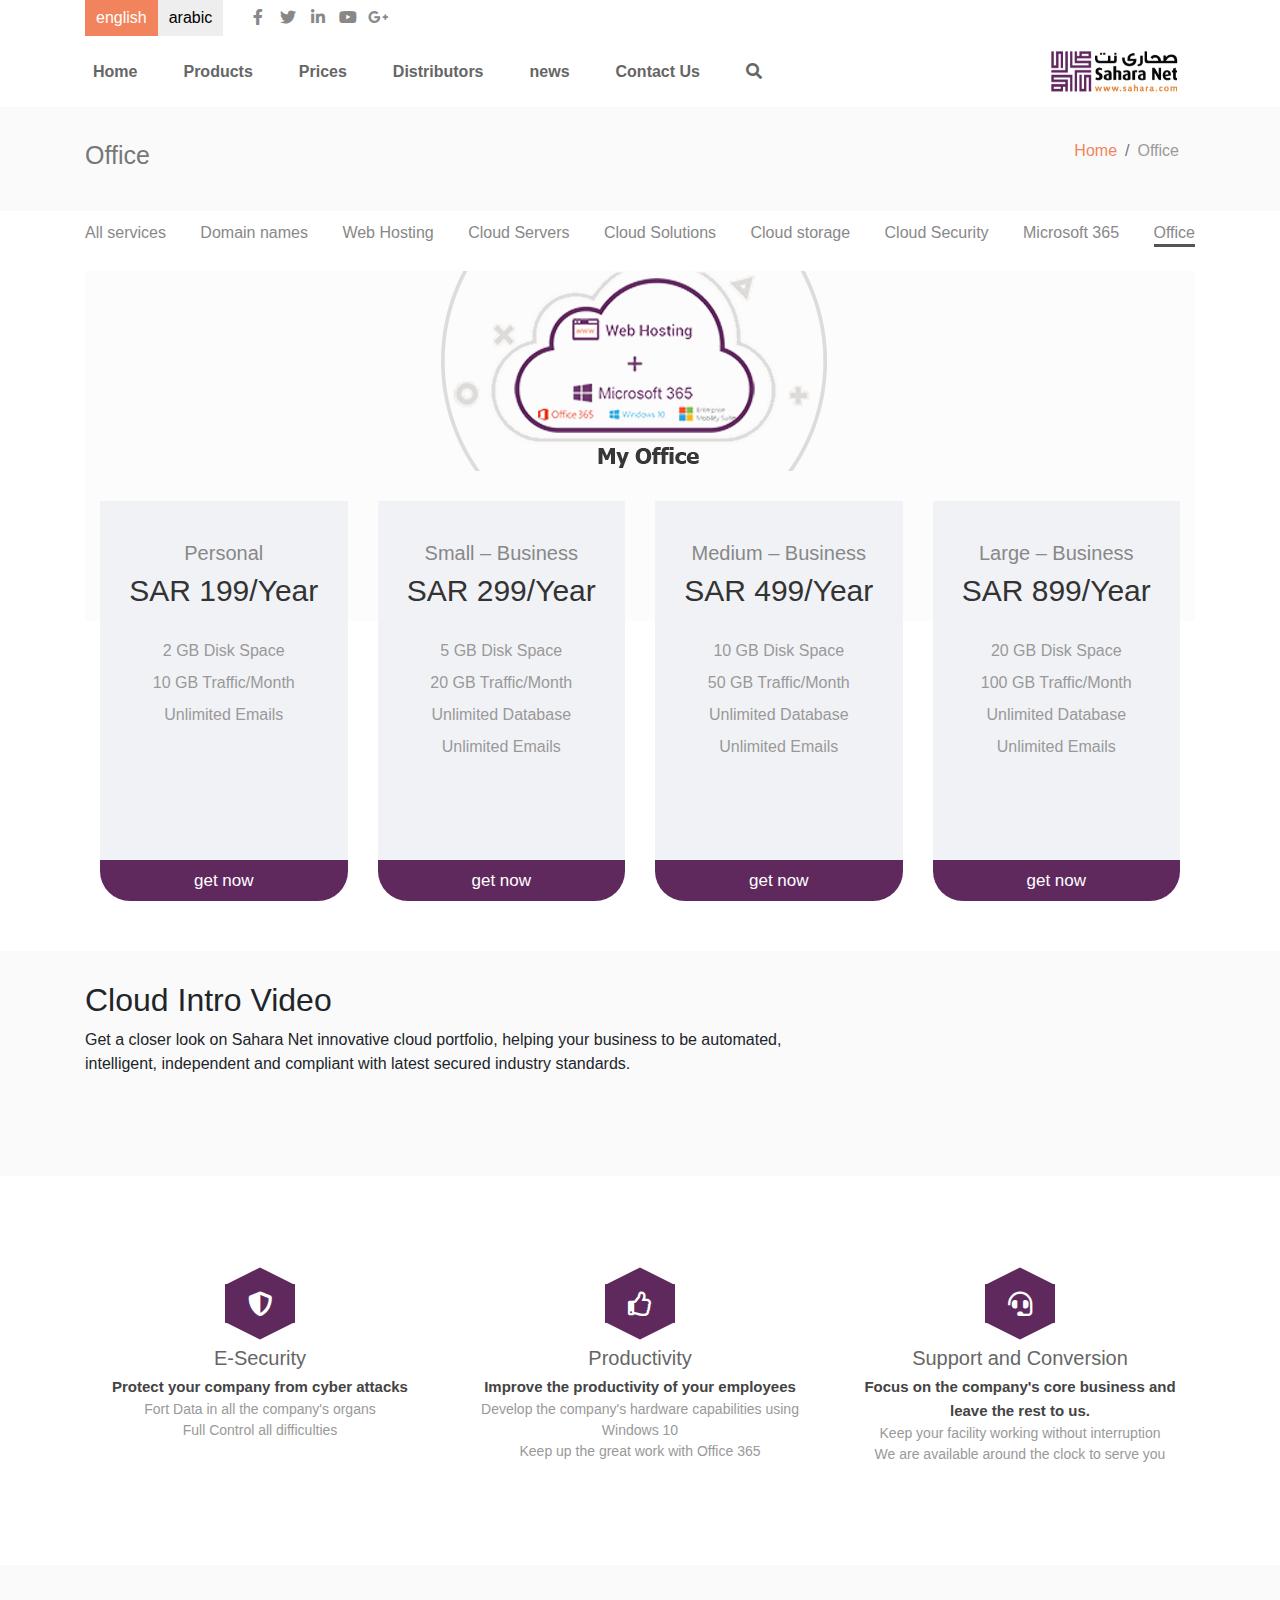
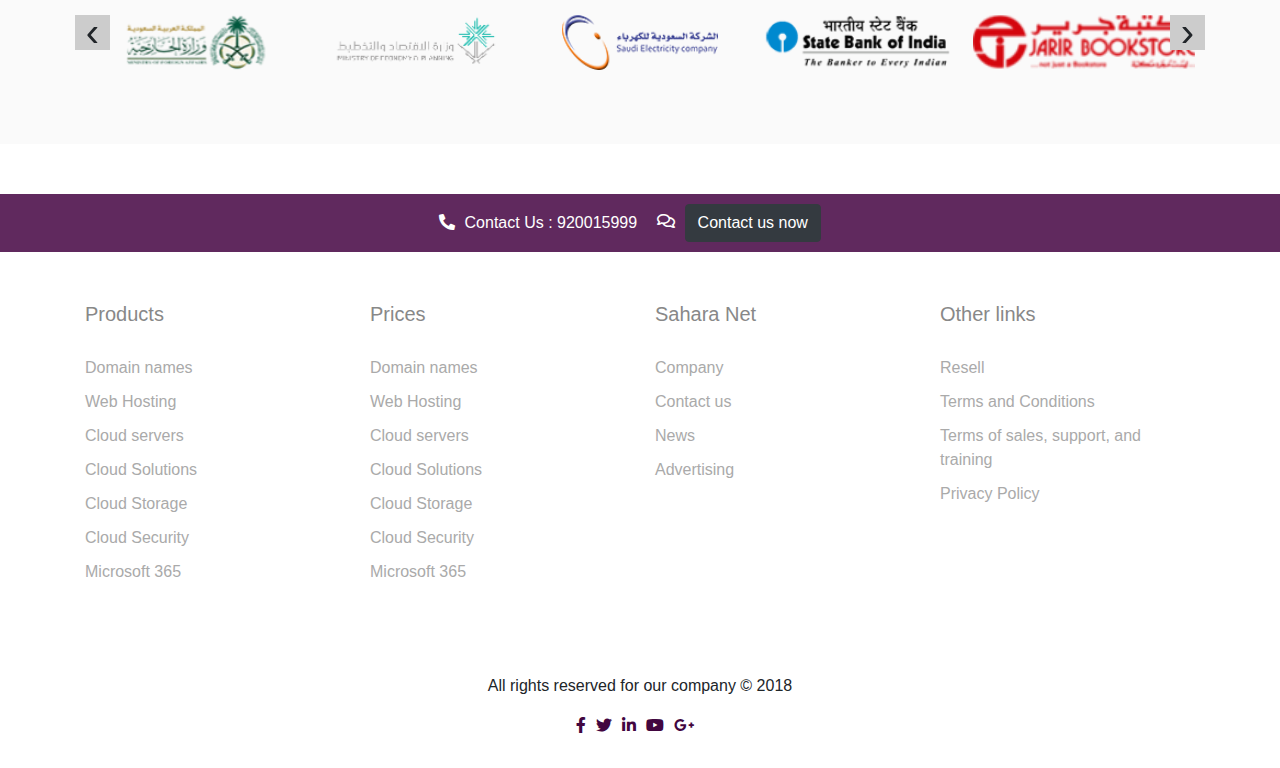
==== commit abcbeb1d: "message" ====
--- a/index.html
+++ b/index.html
@@ -16,7 +16,7 @@
 
 <body>
     <!-- Start Header Top    -->
-    <div class="headerTop">
+    <div class="headerTop sd">
         <div class="container">
             <div class="headerTop-inner">
                 <div class="language-buttons">
@@ -243,7 +243,7 @@
                     </div>
                     <div class="col-md-4">
                         <div class="page-video-video">
-                            <iframe width="280" height="157.5" src="https://www.youtube.com/embed/_Nlu3x1UWzs"
+                            <iframe width="280" height="157.5" src="https://www.youtube.com/embed/YwwT92iglp8"
                                 frameborder="0" allow="autoplay; encrypted-media" allowfullscreen></iframe>
                         </div>
                     </div>
